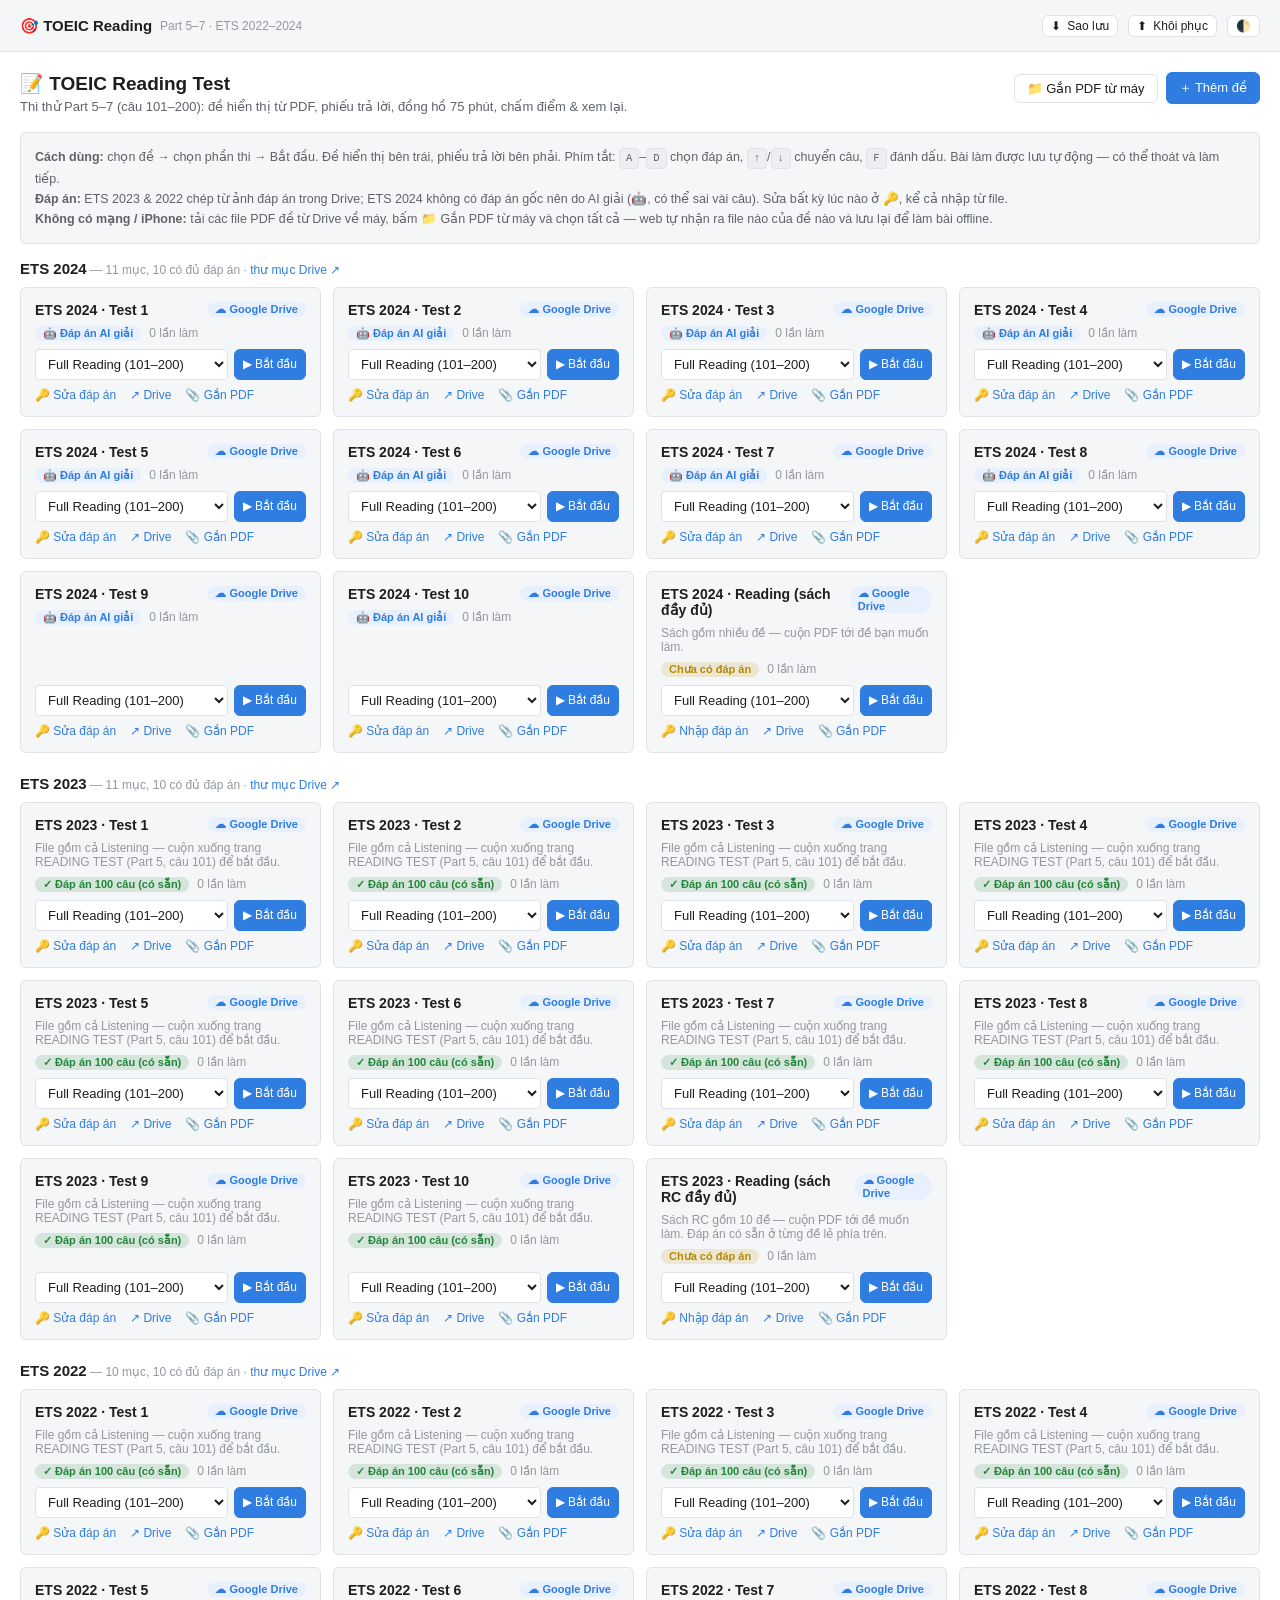
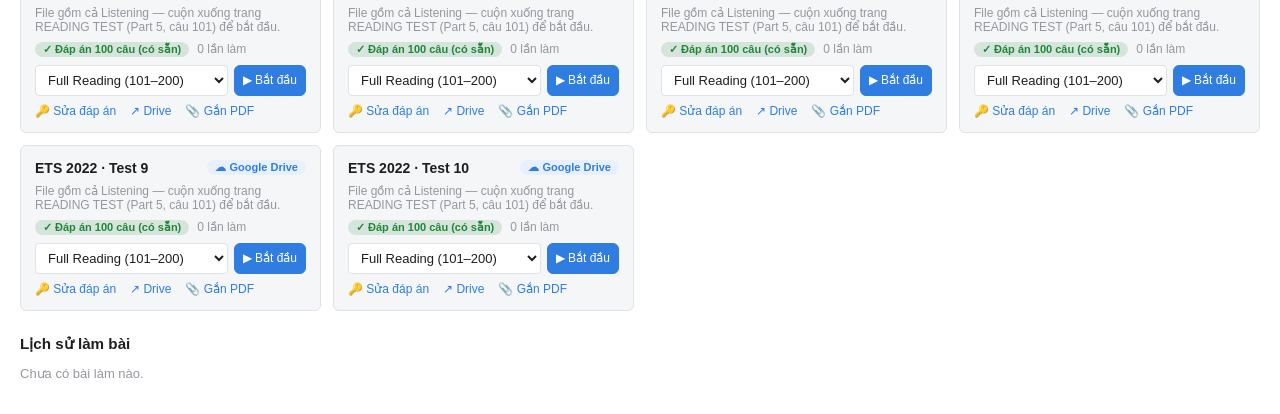
==== toeic-web/index.html @ 4f2c3c74 "TOEIC: standalone offline/iPhone site, AI-solved ETS 2024 keys - toeic-web/: self-contained site (vN" ====
<!DOCTYPE html>
<html lang="vi">
<head>
<meta charset="utf-8">
<meta name="viewport" content="width=device-width, initial-scale=1, viewport-fit=cover">
<meta name="theme-color" content="#2f7de1">
<meta name="apple-mobile-web-app-capable" content="yes">
<meta name="mobile-web-app-capable" content="yes">
<meta name="apple-mobile-web-app-status-bar-style" content="default">
<meta name="apple-mobile-web-app-title" content="TOEIC RC">
<link rel="manifest" href="manifest.webmanifest">
<link rel="apple-touch-icon" href="icons/apple-touch-icon.png">
<title>TOEIC Reading Test</title>
<meta name="description" content="Thi thử TOEIC Reading (Part 5–7) với bộ đề ETS 2022–2024: phiếu trả lời, đồng hồ, chấm điểm và xem lại.">
<link rel="icon" type="image/png" href="icons/icon-192.png">
<link rel="stylesheet" href="css/base.css">
<link rel="stylesheet" href="css/toeic.css">
</head>
<body>
<header class="topbar">
  <a class="brand" id="brand" href="#" onclick="return false;">🎯 TOEIC Reading <span class="brand-sub">Part 5–7 · ETS 2022–2024</span></a>
  <span class="spacer"></span>
  <button class="btn btn-sm" id="btn-export" title="Tải bản sao lưu đáp án & lịch sử">⬇ <span class="btn-label">Sao lưu</span></button>
  <button class="btn btn-sm" id="btn-import" title="Khôi phục từ file sao lưu">⬆ <span class="btn-label">Khôi phục</span></button>
  <input type="file" id="import-file" accept="application/json,.json" hidden>
  <button class="btn btn-sm" id="btn-theme" title="Đổi giao diện sáng/tối">🌓</button>
</header>

<main class="page">
  <section class="view active" data-view-id="toeic">
    <div id="toeic-root"></div>
  </section>
</main>

<!-- ============ TOEIC ANSWER KEY MODAL ============ -->
<div class="overlay" id="overlay-toeic-key">
  <div class="modal" style="max-width:560px;">
    <div style="padding:14px 16px; border-bottom:1px solid var(--border); font-weight:600;" id="toeic-key-title">🔑 Đáp án</div>
    <div style="padding:12px 16px; display:flex; flex-direction:column; gap:8px;">
      <p class="toeic-small toeic-muted" style="margin:0;">Dán đáp án (hoặc bấm <em>📄 Từ file</em>) theo dạng <code>101 B, 102 D, 103 A…</code> (hoặc <code>1A 2C…</code>), hoặc chỉ một chuỗi chữ cái <code>BDAC…</code> bắt đầu từ câu số:</p>
      <label class="toeic-small">Bắt đầu từ câu <input class="field-input" id="toeic-key-start" type="number" min="101" max="200" value="101" style="width:90px;"></label>
      <textarea class="qc-textarea" id="toeic-key-text" style="min-height:180px; font-family:var(--font-mono);" placeholder="101B 102D 103A …"></textarea>
      <div class="toeic-small" id="toeic-key-preview"></div>
      <a class="toeic-small toeic-link" id="toeic-key-img" target="_blank" rel="noopener" hidden>↗ Xem ảnh đáp án gốc trong Drive để đối chiếu</a>
    </div>
    <div class="modal-footer">
      <button class="btn" id="toeic-key-clear">Xoá hết</button>
      <button class="btn" id="toeic-key-file" title="Đọc đáp án từ file .txt / .csv / .json trên máy">📄 Từ file</button>
      <span class="spacer" style="flex:1"></span>
      <button class="btn" id="toeic-key-cancel">Huỷ</button>
      <button class="btn btn-primary" id="toeic-key-save">Lưu đáp án</button>
    </div>
  </div>
</div>

<!-- ============ TOEIC ADD TEST MODAL ============ -->
<div class="overlay" id="overlay-toeic-add">
  <div class="modal" style="max-width:520px;">
    <div style="padding:14px 16px; border-bottom:1px solid var(--border); font-weight:600;">＋ Thêm đề TOEIC Reading</div>
    <div style="padding:12px 16px; display:flex; flex-direction:column; gap:10px;">
      <label class="toeic-small">Tên đề<input class="field-input" id="toeic-add-name" placeholder="VD: ETS 2024 · Test 3 (sách)" style="width:100%; margin-top:4px;"></label>
      <label class="toeic-small">Link Google Drive của file PDF<input class="field-input" id="toeic-add-drive" placeholder="https://drive.google.com/file/d/…/view" style="width:100%; margin-top:4px;"></label>
      <div class="toeic-small toeic-muted" style="text-align:center;">— hoặc —</div>
      <label class="toeic-small">File PDF trên máy (lưu trong trình duyệt)<input class="field-input" id="toeic-add-file" type="file" accept="application/pdf,.pdf" style="width:100%; margin-top:4px;"></label>
    </div>
    <div class="modal-footer">
      <span class="spacer" style="flex:1"></span>
      <button class="btn" id="toeic-add-cancel">Huỷ</button>
      <button class="btn btn-primary" id="toeic-add-save">Thêm đề</button>
    </div>
  </div>
</div>


<div class="toast" id="toast"></div>

<script src="js/toeic-keys.js"></script>
<script src="js/core.js"></script>
<script src="js/pdfview.js"></script>
<script src="js/toeic.js"></script>
<script>
  // Offline cache (PWA): works when the site is served over https or localhost,
  // e.g. GitHub Pages; ignored when index.html is opened directly from disk.
  if ('serviceWorker' in navigator && (location.protocol === 'https:' || location.hostname === 'localhost' || location.hostname === '127.0.0.1')) {
    window.addEventListener('load', function () { navigator.serviceWorker.register('sw.js').catch(function () {}); });
  }
</script>
</body>
</html>
---- toeic-web/css/base.css ----
:root {
  --bg: #ffffff;
  --bg-secondary: #f5f6f8;
  --bg-tertiary: #eceef1;
  --bg-hover: #e7e9ec;
  --border: #dfe2e6;
  --text: #1e1e1e;
  --text-secondary: #5f6368;
  --text-muted: #94989e;
  --accent: #2f7de1;
  --accent-soft: #e8f0fd;
  --success: #22863a;
  --warning: #b58900;
  --danger: #d1383d;
  --shadow: 0 4px 16px rgba(0, 0, 0, 0.12);
  --topbar-h: 52px;
  --statusbar-h: 0px;
  --radius: 6px;
  --radius-sm: 4px;
  --font-ui: -apple-system, BlinkMacSystemFont, "Segoe UI", Roboto, Helvetica, Arial, sans-serif;
  --font-mono: ui-monospace, "SFMono-Regular", Consolas, "Liberation Mono", Menlo, monospace;
}

@media (prefers-color-scheme: dark) {
  :root:not([data-theme="light"]) {
    --bg: #1e1e1e; --bg-secondary: #252526; --bg-tertiary: #2d2d30; --bg-hover: #2a2d2e;
    --border: #3c3c3c; --text: #d4d4d4; --text-secondary: #a0a0a0; --text-muted: #6f6f6f;
    --accent: #4da3ff; --accent-soft: #1c3a5c; --success: #3fb950; --warning: #d29922; --danger: #f85149;
    --shadow: 0 8px 24px rgba(0, 0, 0, 0.45);
  }
}
:root[data-theme="dark"] {
  --bg: #1e1e1e; --bg-secondary: #252526; --bg-tertiary: #2d2d30; --bg-hover: #2a2d2e;
  --border: #3c3c3c; --text: #d4d4d4; --text-secondary: #a0a0a0; --text-muted: #6f6f6f;
  --accent: #4da3ff; --accent-soft: #1c3a5c; --success: #3fb950; --warning: #d29922; --danger: #f85149;
  --shadow: 0 8px 24px rgba(0, 0, 0, 0.45);
}

* { box-sizing: border-box; }
[hidden] { display: none !important; }
html, body { margin: 0; }
body {
  font-family: var(--font-ui);
  font-size: 13px;
  color: var(--text);
  background: var(--bg);
}
a { color: var(--accent); }
code { font-family: var(--font-mono); font-size: 12px; }

/* ---- top bar ---- */
.topbar {
  position: sticky; top: 0; z-index: 50;
  height: var(--topbar-h);
  display: flex; align-items: center; gap: 10px;
  padding: 0 max(20px, env(safe-area-inset-right)) 0 max(20px, env(safe-area-inset-left));
  padding-top: env(safe-area-inset-top);
  height: calc(var(--topbar-h) + env(safe-area-inset-top));
  background: var(--bg-secondary);
  border-bottom: 1px solid var(--border);
}
.brand { color: var(--text); text-decoration: none; font-weight: 700; font-size: 15px; display: flex; align-items: center; gap: 8px; }
.brand-sub { color: var(--text-muted); font-weight: 400; font-size: 12px; }
.topbar .spacer { flex: 1; }

.page { max-width: 1400px; margin: 0 auto; padding: 20px; }

/* ---- shared components ---- */
.view-header { display: flex; align-items: flex-start; justify-content: space-between; gap: 16px; margin-bottom: 18px; flex-wrap: wrap; }
.view-header h1 { margin: 0 0 4px; font-size: 19px; }
.view-header p { margin: 0; color: var(--text-secondary); }

kbd {
  display: inline-flex; align-items: center; padding: 1px 6px; border-radius: 4px;
  background: var(--bg-tertiary); border: 1px solid var(--border);
  font-family: var(--font-mono); font-size: 10.5px; color: var(--text-secondary);
}

.btn {
  display: inline-flex; align-items: center; gap: 6px; padding: 6px 12px;
  border-radius: var(--radius); border: 1px solid var(--border);
  background: var(--bg); color: var(--text); cursor: pointer;
  font: inherit; font-weight: 500; white-space: nowrap; text-decoration: none;
}
.btn:hover { background: var(--bg-hover); }
.btn-primary { background: var(--accent); border-color: var(--accent); color: #fff; }
.btn-primary:hover { background: var(--accent); filter: brightness(1.08); }
.btn-sm { padding: 3px 8px; font-size: 12px; }

.badge {
  display: inline-flex; align-items: center; padding: 1px 8px; border-radius: 999px;
  font-size: 11px; font-weight: 600; background: var(--bg-tertiary); color: var(--text-secondary);
}
.badge-success { background: rgba(34, 134, 58, 0.15); color: var(--success); }
.badge-warning { background: rgba(181, 138, 0, 0.15); color: var(--warning); }
.badge-danger  { background: rgba(209, 56, 61, 0.15); color: var(--danger); }
.badge-accent  { background: var(--accent-soft); color: var(--accent); }

.stat-row { display: grid; grid-template-columns: repeat(5, minmax(0, 1fr)); gap: 12px; margin-bottom: 20px; }
.stat-card { background: var(--bg-secondary); border: 1px solid var(--border); border-radius: var(--radius); padding: 12px 14px; }
.stat-card .stat-value { font-size: 22px; font-weight: 700; font-variant-numeric: tabular-nums; }
.stat-card .stat-label { color: var(--text-secondary); font-size: 11.5px; margin-top: 2px; }

.card { background: var(--bg-secondary); border: 1px solid var(--border); border-radius: var(--radius); padding: 14px; min-width: 0; }

.table { width: 100%; border-collapse: collapse; font-size: 12.5px; }
.table th, .table td { text-align: left; padding: 8px 10px; border-bottom: 1px solid var(--border); }
.table th { color: var(--text-secondary); font-weight: 600; font-size: 11px; text-transform: uppercase; letter-spacing: 0.02em; }
.table tr:hover td { background: var(--bg-secondary); }
.table-wrap { overflow-x: auto; }

.toolbar { display: flex; align-items: center; gap: 8px; flex-wrap: wrap; margin-bottom: 14px; }

.field-input {
  border: 1px solid var(--border); border-radius: var(--radius-sm); padding: 6px 8px;
  background: var(--bg); color: var(--text); font: inherit;
}

.overlay {
  position: fixed; inset: 0; background: rgba(0, 0, 0, 0.45);
  display: none; align-items: flex-start; justify-content: center;
  padding: 10vh 16px 0; z-index: 100;
}
.overlay.open { display: flex; }
.modal {
  width: 100%; max-width: 560px; background: var(--bg);
  border: 1px solid var(--border); border-radius: var(--radius); box-shadow: var(--shadow);
  overflow: hidden; max-height: 80vh; display: flex; flex-direction: column;
}
.modal-footer { display: flex; gap: 8px; padding: 10px 14px; border-top: 1px solid var(--border); background: var(--bg-secondary); }
.qc-textarea {
  width: 100%; min-height: 110px; border: 1px solid var(--border); border-radius: var(--radius-sm);
  padding: 10px 12px; resize: vertical; outline: none; background: var(--bg); color: var(--text);
}

.toast {
  position: fixed; bottom: 20px; left: 50%;
  transform: translateX(-50%) translateY(12px);
  background: var(--text); color: var(--bg);
  padding: 9px 16px; border-radius: var(--radius); font-size: 12.5px; box-shadow: var(--shadow);
  opacity: 0; pointer-events: none; transition: opacity 0.18s ease, transform 0.18s ease; z-index: 200;
}
.toast.show { opacity: 1; transform: translateX(-50%) translateY(0); }

@media (max-width: 768px) {
  .topbar { padding-left: max(12px, env(safe-area-inset-left)); padding-right: max(12px, env(safe-area-inset-right)); }
  .brand-sub { display: none; }
  .page { padding: 16px; }
  .stat-row { grid-template-columns: repeat(2, minmax(0, 1fr)); }
  .topbar .btn-label { display: none; }
}
---- toeic-web/css/toeic.css ----
/* TOEIC Reading Test (js/toeic.js) */

.toeic-muted { color: var(--text-muted); }
.toeic-small { font-size: 12px; }

.toeic-help { font-size: 12.5px; line-height: 1.6; color: var(--text-secondary); margin-bottom: 16px; }
.toeic-help a { color: var(--accent); }
.toeic-help kbd, .toeic-help em { font-style: normal; }

.toeic-resume {
  display: flex; align-items: center; justify-content: space-between; gap: 12px; flex-wrap: wrap;
  margin-bottom: 12px; border-left: 3px solid var(--warning);
}

.toeic-set { margin-bottom: 22px; }
.toeic-set-title { margin: 0 0 10px; font-size: 15px; }
.toeic-set-title span { font-weight: 400; }

.toeic-grid {
  display: grid;
  grid-template-columns: repeat(auto-fill, minmax(260px, 1fr));
  gap: 12px;
}
.toeic-test-card { display: flex; flex-direction: column; gap: 8px; }
.toeic-test-head { display: flex; align-items: flex-start; justify-content: space-between; gap: 8px; }
.toeic-test-name { font-weight: 600; font-size: 14px; }
.toeic-test-meta { display: flex; align-items: center; gap: 8px; flex-wrap: wrap; }
.toeic-test-actions { display: flex; gap: 6px; margin-top: auto; }
.toeic-test-actions select { flex: 1; min-width: 0; }
.toeic-test-links { display: flex; gap: 14px; font-size: 12px; }
.toeic-link { color: var(--accent); cursor: pointer; text-decoration: none; }
.toeic-link:hover { text-decoration: underline; }
.toeic-link-danger { color: var(--danger); }

/* ---- exam / review layout ---- */
.toeic-exam {
  display: flex; flex-direction: column;
  border: 1px solid var(--border); border-radius: var(--radius);
  background: var(--bg); overflow: hidden;
}
.toeic-bar {
  display: flex; align-items: center; gap: 14px; flex-wrap: wrap;
  padding: 8px 12px; border-bottom: 1px solid var(--border); background: var(--bg-secondary);
}
.toeic-bar-title { flex: 1; min-width: 160px; font-size: 13px; }
.toeic-timer {
  font-family: var(--font-mono); font-size: 18px; font-weight: 700;
  font-variant-numeric: tabular-nums; color: var(--text);
}
.toeic-timer.warn { color: var(--danger); animation: toeic-pulse 1s ease-in-out infinite; }
@keyframes toeic-pulse { 50% { opacity: 0.55; } }
.toeic-progress { font-size: 12.5px; color: var(--text-secondary); font-variant-numeric: tabular-nums; }

.toeic-body {
  display: grid;
  grid-template-columns: minmax(0, 1fr) 300px;
  height: calc(100vh - var(--topbar-h) - var(--statusbar-h) - 120px);
  min-height: 460px;
}
.toeic-pdf { position: relative; min-height: 0; overflow: hidden; background: var(--bg-tertiary); border-right: 1px solid var(--border); }
.toeic-pdf iframe { width: 100%; height: 100%; border: 0; display: block; }
.toeic-pdf-loading { padding: 24px; text-align: center; }
.toeic-pdf-open {
  position: absolute; right: 10px; bottom: 10px; font-size: 11.5px;
  background: var(--bg); color: var(--accent); border: 1px solid var(--border);
  padding: 3px 8px; border-radius: var(--radius-sm); text-decoration: none; box-shadow: var(--shadow);
}

.toeic-sheet { overflow-y: auto; padding: 4px 0 16px; }
.toeic-part-title {
  position: sticky; top: 0; z-index: 1;
  font-size: 11px; font-weight: 700; text-transform: uppercase; letter-spacing: 0.04em;
  color: var(--text-secondary); background: var(--bg); padding: 10px 12px 6px;
  border-bottom: 1px solid var(--border);
}
.toeic-q {
  display: flex; align-items: center; gap: 6px;
  padding: 4px 12px; border-left: 3px solid transparent; cursor: pointer;
}
.toeic-q:hover { background: var(--bg-hover); }
.toeic-q.current { background: var(--accent-soft); border-left-color: var(--accent); }
.toeic-q.flagged .toeic-qn { color: var(--warning); }
.toeic-qn { width: 34px; font-family: var(--font-mono); font-size: 12.5px; font-weight: 600; color: var(--text-secondary); }

.toeic-opt {
  width: 30px; height: 30px; border-radius: 50%;
  border: 1.5px solid var(--border); background: var(--bg); color: var(--text);
  font-size: 12px; font-weight: 600; cursor: pointer; padding: 0;
  transition: background 0.1s, border-color 0.1s;
}
.toeic-opt:hover:not(:disabled) { border-color: var(--accent); }
.toeic-opt.selected { background: var(--accent); border-color: var(--accent); color: #fff; }
.toeic-opt:disabled { cursor: default; }

.toeic-flag {
  margin-left: auto; border: 0; background: none; cursor: pointer;
  color: var(--text-muted); font-size: 14px; opacity: 0.45; padding: 2px 4px;
}
.toeic-q.flagged .toeic-flag { color: var(--warning); opacity: 1; }

/* review colouring */
.toeic-q.is-wrong .toeic-opt.selected { background: var(--danger); border-color: var(--danger); }
.toeic-q.is-correct .toeic-opt.selected { background: var(--success); border-color: var(--success); }
.toeic-opt.key:not(.selected) { border-color: var(--success); color: var(--success); border-width: 2px; }
.toeic-mark { margin-left: auto; font-weight: 700; width: 18px; text-align: center; color: var(--text-muted); }
.toeic-mark.ok { color: var(--success); }
.toeic-mark.bad { color: var(--danger); }

/* ---- result ---- */
.toeic-stats { grid-template-columns: repeat(auto-fit, minmax(140px, 1fr)); margin-bottom: 14px; }
.toeic-parts { display: grid; grid-template-columns: repeat(auto-fit, minmax(220px, 1fr)); gap: 12px; margin-bottom: 16px; }
.toeic-part-bar-label { display: flex; justify-content: space-between; font-size: 12px; color: var(--text-secondary); margin-bottom: 4px; }
.toeic-part-bar-label span { font-weight: 600; color: var(--text); font-variant-numeric: tabular-nums; }
.toeic-meter { height: 8px; background: var(--bg-tertiary); border-radius: 4px; overflow: hidden; }
.toeic-meter > div { height: 100%; background: var(--accent); border-radius: 4px; }
.toeic-nokey { margin-bottom: 16px; border-left: 3px solid var(--warning); }
.toeic-nokey h3 { margin: 0 0 6px; }
.toeic-nokey p { color: var(--text-secondary); margin: 0 0 12px; }

/* ---- notices ---- */
.toeic-offline { margin-bottom: 12px; border-left: 3px solid var(--warning); font-size: 12.5px; }
.toeic-ainote {
  font-size: 12.5px; margin: 0 0 14px; padding: 8px 12px; border-radius: var(--radius);
  background: var(--accent-soft); color: var(--text);
}
.toeic-pdf-loading code { font-size: 11.5px; }

/* ---- offline PDF viewer (js/pdfview.js) ---- */
.pdfv { display: flex; flex-direction: column; height: 100%; min-height: 0; }
.pdfv-bar {
  display: flex; align-items: center; gap: 4px; padding: 4px 8px;
  background: var(--bg-secondary); border-bottom: 1px solid var(--border); flex-wrap: wrap;
}
.pdfv-btn {
  min-width: 32px; height: 30px; border: 1px solid var(--border); border-radius: var(--radius-sm);
  background: var(--bg); color: var(--text); font-size: 16px; cursor: pointer; padding: 0 6px;
}
.pdfv-btn:hover { background: var(--bg-hover); }
.pdfv-sep { width: 8px; }
.pdfv-page { font-size: 12px; color: var(--text-secondary); display: inline-flex; align-items: center; gap: 4px; }
.pdfv-input {
  width: 52px; height: 28px; border: 1px solid var(--border); border-radius: var(--radius-sm);
  background: var(--bg); color: var(--text); text-align: center; font-size: 13px;
}
.pdfv-scroll { flex: 1; min-height: 0; overflow: auto; -webkit-overflow-scrolling: touch; background: var(--bg-tertiary); }
.pdfv-pages { display: flex; flex-direction: column; align-items: center; gap: 8px; padding: 8px; min-width: min-content; }
.pdfv-pageel { position: relative; background: #fff; box-shadow: 0 1px 4px rgba(0,0,0,.18); flex: none; }
.pdfv-canvas { position: absolute; inset: 0; width: 100%; height: 100%; }
.pdfv-num { position: absolute; top: 45%; left: 0; right: 0; text-align: center; color: #bbb; font-size: 22px; }
.pdfv-msg { padding: 30px 16px; text-align: center; color: var(--text-secondary); }

/* ---- phone layout: PDF full height, compact answer bar, slide-up sheet ---- */
.toeic-mbar, .toeic-sheet-head { display: none; }

@media (max-width: 900px) {
  .toeic-body { grid-template-columns: 1fr; height: auto; }
  .toeic-pdf { height: 62vh; border-right: 0; border-bottom: 1px solid var(--border); }
  .toeic-sheet { max-height: 60vh; }
  .toeic-q { gap: 8px; }
  .toeic-opt { width: 36px; height: 36px; }

  .toeic-exam.is-exam .toeic-bar { gap: 8px; padding: 6px 10px; }
  .toeic-exam.is-exam .toeic-bar-title { min-width: 0; flex-basis: 100%; white-space: nowrap; overflow: hidden; text-overflow: ellipsis; }
  .toeic-exam.is-exam .toeic-timer { font-size: 16px; }
  .toeic-exam.is-exam .toeic-pdf {
    height: calc(100vh - var(--topbar-h) - 150px - env(safe-area-inset-bottom));
    height: calc(100dvh - var(--topbar-h) - 150px - env(safe-area-inset-bottom));
    border-bottom: 0;
  }
  .toeic-exam.is-exam .toeic-sheet {
    position: fixed; left: 0; right: 0; bottom: 0; z-index: 60;
    max-height: 72vh; max-height: 72dvh;
    background: var(--bg); border-top: 1px solid var(--border);
    border-radius: 14px 14px 0 0; box-shadow: 0 -8px 24px rgba(0,0,0,.25);
    padding-bottom: calc(64px + env(safe-area-inset-bottom));
    transform: translateY(105%); transition: transform .22s ease;
  }
  .toeic-exam.is-exam.sheet-open .toeic-sheet { transform: none; }
  .toeic-exam.is-exam .toeic-sheet-head {
    display: flex; align-items: center; justify-content: space-between;
    position: sticky; top: 0; z-index: 2; padding: 10px 12px; background: var(--bg);
    border-bottom: 1px solid var(--border);
  }
  .toeic-exam.is-exam .toeic-part-title { top: 49px; }

  .toeic-mbar {
    display: flex; align-items: center; gap: 6px; justify-content: center;
    position: fixed; left: 0; right: 0; bottom: 0; z-index: 70;
    padding: 8px 8px calc(8px + env(safe-area-inset-bottom));
    background: var(--bg-secondary); border-top: 1px solid var(--border);
    box-shadow: 0 -2px 10px rgba(0,0,0,.08);
  }
  .toeic-mq { min-width: 34px; text-align: center; font-family: var(--font-mono); font-weight: 700; font-size: 14px; }
  .toeic-mopt, .toeic-mbtn {
    height: 42px; border-radius: 21px; border: 1.5px solid var(--border);
    background: var(--bg); color: var(--text); font-weight: 700; font-size: 15px; cursor: pointer;
    touch-action: manipulation; -webkit-tap-highlight-color: transparent;
  }
  .toeic-mopt { width: 42px; }
  .toeic-mbtn { min-width: 34px; padding: 0 8px; font-size: 18px; border-radius: 10px; }
  .toeic-mopt.selected { background: var(--accent); border-color: var(--accent); color: #fff; }
  .toeic-mflag.on { color: var(--warning); border-color: var(--warning); }
  .toeic-msheet { font-size: 16px; }
  .page:has(.toeic-exam.is-exam) { padding-bottom: calc(70px + env(safe-area-inset-bottom)); }
}

@media (max-width: 380px) {
  .toeic-mopt { width: 38px; height: 38px; }
  .toeic-mbtn { min-width: 30px; height: 38px; padding: 0 5px; }
}
.table-wrap { overflow-x: auto; }
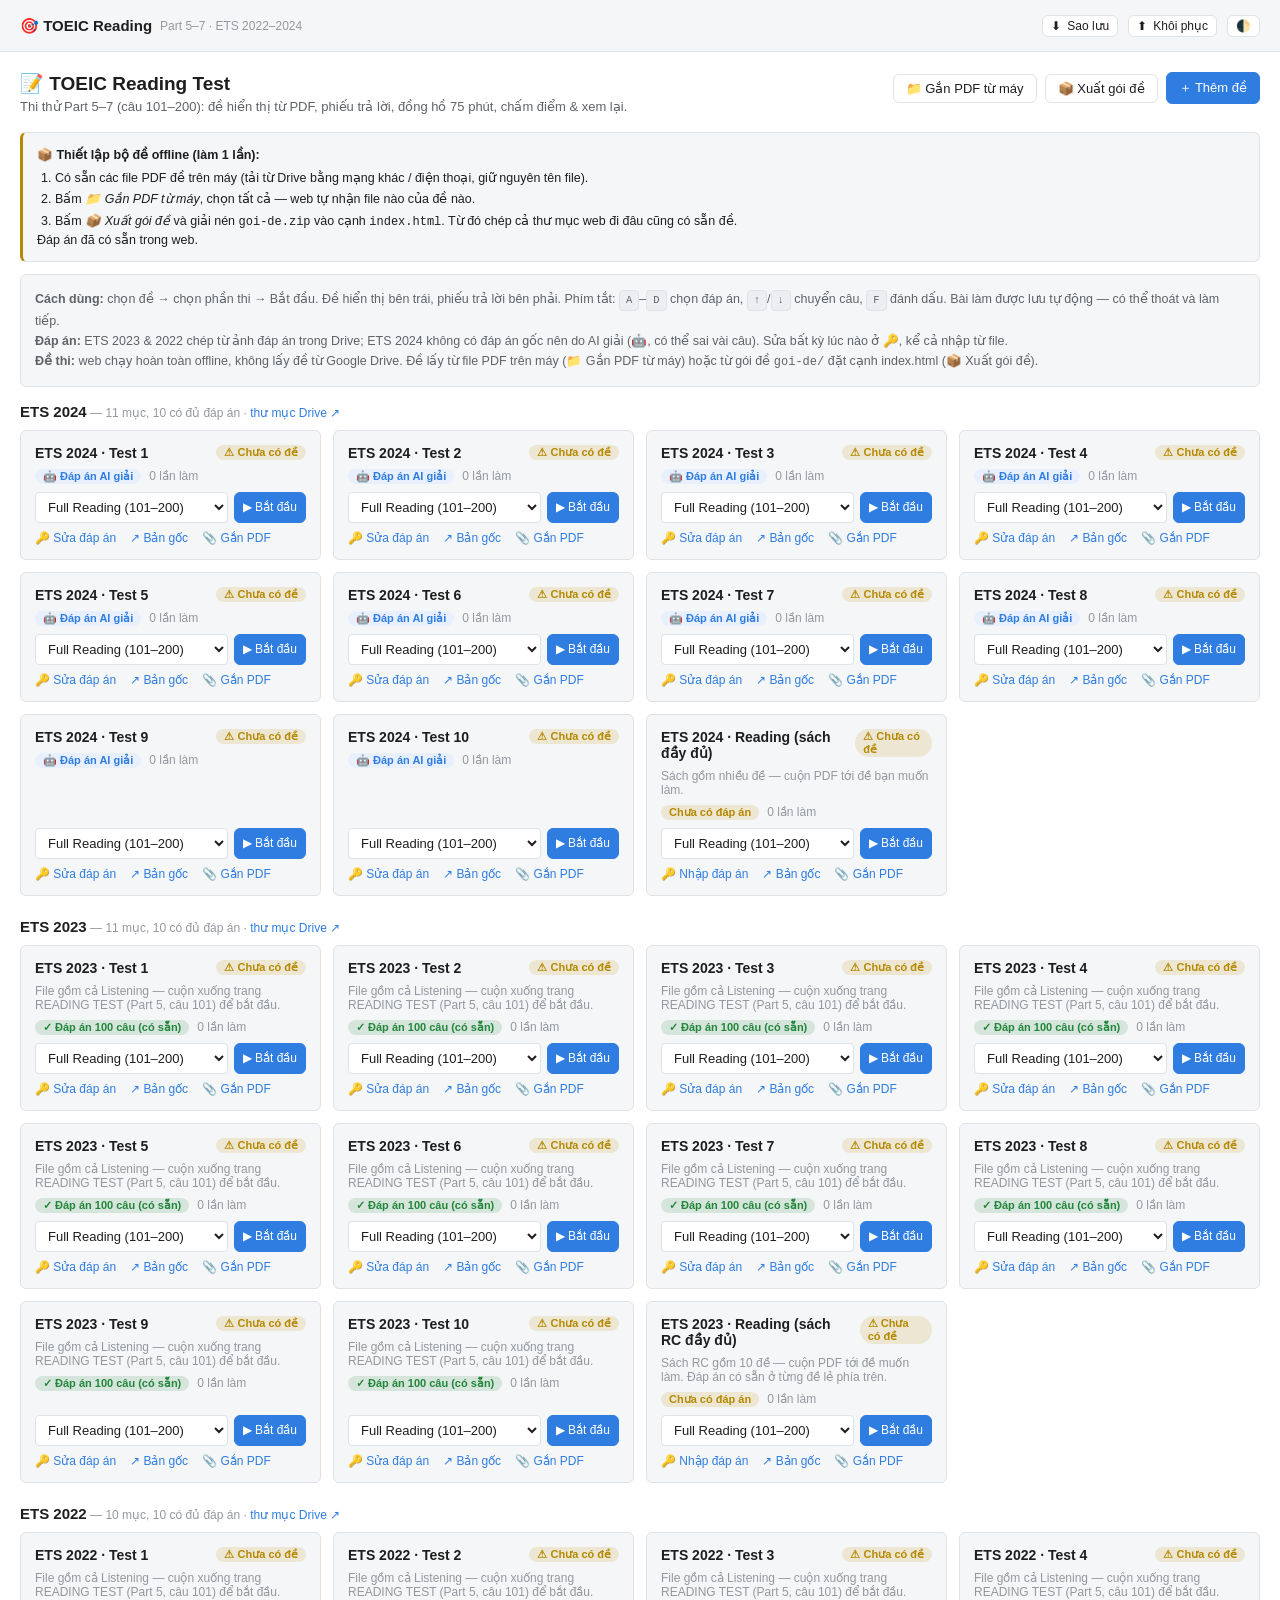
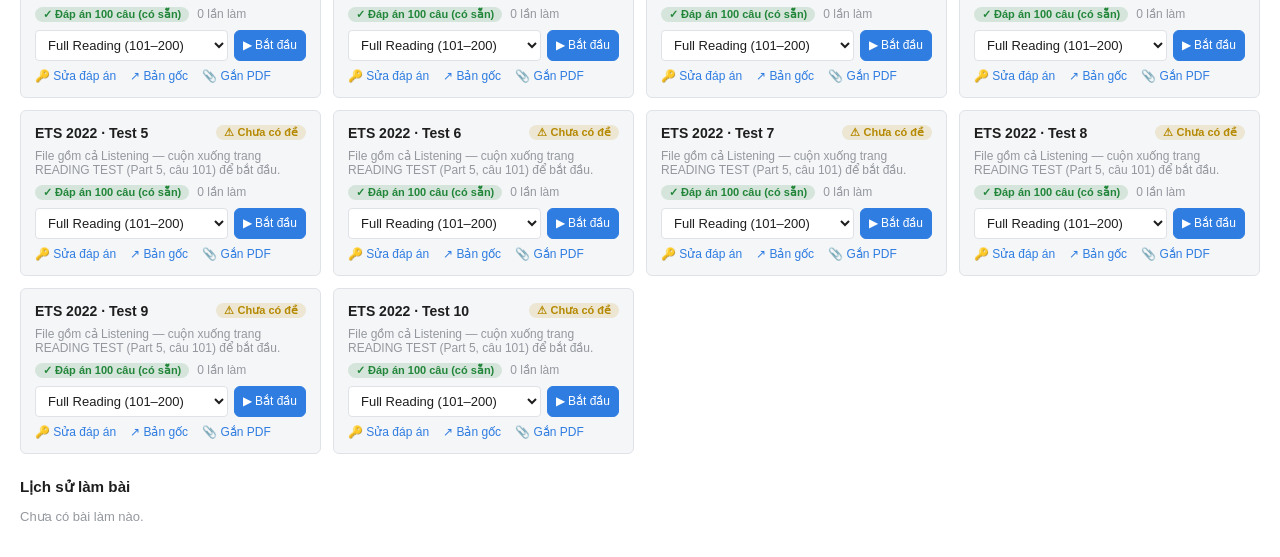
==== commit 13aaa1ca: "TOEIC web: local-first offline test bank, no Google Drive by default Tests are shown only from PDFs " ====
--- a/toeic-web/index.html
+++ b/toeic-web/index.html
@@ -75,6 +75,8 @@
 <div class="toast" id="toast"></div>
 
 <script src="js/toeic-keys.js"></script>
+<!-- Optional offline test pack: folder goi-de/ next to this file (created with "📦 Xuất gói đề"). -->
+<script src="goi-de/index.js" onerror="this.remove()"></script>
 <script src="js/core.js"></script>
 <script src="js/pdfview.js"></script>
 <script src="js/toeic.js"></script>
--- a/toeic-web/css/toeic.css
+++ b/toeic-web/css/toeic.css
@@ -60,6 +60,8 @@
 .toeic-pdf { position: relative; min-height: 0; overflow: hidden; background: var(--bg-tertiary); border-right: 1px solid var(--border); }
 .toeic-pdf iframe { width: 100%; height: 100%; border: 0; display: block; }
 .toeic-pdf-loading { padding: 24px; text-align: center; }
+.toeic-pdf-tools { position: absolute; right: 10px; bottom: 10px; display: flex; gap: 6px; }
+.toeic-pdf-tools .toeic-pdf-open { position: static; cursor: pointer; font: inherit; font-size: 11.5px; }
 .toeic-pdf-open {
   position: absolute; right: 10px; bottom: 10px; font-size: 11.5px;
   background: var(--bg); color: var(--accent); border: 1px solid var(--border);
@@ -162,11 +164,18 @@
   .toeic-exam.is-exam .toeic-bar { gap: 8px; padding: 6px 10px; }
   .toeic-exam.is-exam .toeic-bar-title { min-width: 0; flex-basis: 100%; white-space: nowrap; overflow: hidden; text-overflow: ellipsis; }
   .toeic-exam.is-exam .toeic-timer { font-size: 16px; }
-  .toeic-exam.is-exam .toeic-pdf {
-    height: calc(100vh - var(--topbar-h) - 150px - env(safe-area-inset-bottom));
-    height: calc(100dvh - var(--topbar-h) - 150px - env(safe-area-inset-bottom));
-    border-bottom: 0;
-  }
+  /* While answering, the exam fills the screen between the top bar and the answer bar,
+     so the PDF gets every remaining pixel on any phone size or orientation. */
+  .toeic-exam.is-exam {
+    position: fixed; z-index: 40; left: 0; right: 0;
+    top: calc(var(--topbar-h) + env(safe-area-inset-top));
+    bottom: calc(var(--mbar-h) + env(safe-area-inset-bottom));
+    display: flex; flex-direction: column;
+    border: 0; border-radius: 0;
+    padding-left: env(safe-area-inset-left); padding-right: env(safe-area-inset-right);
+  }
+  .toeic-exam.is-exam .toeic-body { flex: 1; min-height: 0; height: auto; display: flex; flex-direction: column; }
+  .toeic-exam.is-exam .toeic-pdf { flex: 1; height: auto; border-bottom: 0; }
   .toeic-exam.is-exam .toeic-sheet {
     position: fixed; left: 0; right: 0; bottom: 0; z-index: 60;
     max-height: 72vh; max-height: 72dvh;
@@ -185,8 +194,9 @@
 
   .toeic-mbar {
     display: flex; align-items: center; gap: 6px; justify-content: center;
+    height: calc(var(--mbar-h) + env(safe-area-inset-bottom)); box-sizing: border-box;
     position: fixed; left: 0; right: 0; bottom: 0; z-index: 70;
-    padding: 8px 8px calc(8px + env(safe-area-inset-bottom));
+    padding: 0 max(8px, env(safe-area-inset-right)) env(safe-area-inset-bottom) max(8px, env(safe-area-inset-left));
     background: var(--bg-secondary); border-top: 1px solid var(--border);
     box-shadow: 0 -2px 10px rgba(0,0,0,.08);
   }
@@ -201,7 +211,24 @@
   .toeic-mopt.selected { background: var(--accent); border-color: var(--accent); color: #fff; }
   .toeic-mflag.on { color: var(--warning); border-color: var(--warning); }
   .toeic-msheet { font-size: 16px; }
-  .page:has(.toeic-exam.is-exam) { padding-bottom: calc(70px + env(safe-area-inset-bottom)); }
+  body:has(.toeic-exam.is-exam) { overflow: hidden; }
+}
+
+:root { --mbar-h: 58px; }
+
+/* Phone held sideways: drop the site header and squeeze the exam bar into one line. */
+@media (max-width: 900px) and (max-height: 500px) {
+  body:has(.toeic-exam.is-exam) .topbar { display: none; }
+  .toeic-exam.is-exam { top: env(safe-area-inset-top); }
+  :root { --mbar-h: 50px; }
+  .toeic-exam.is-exam .toeic-bar { flex-wrap: nowrap; padding: 4px 10px; }
+  .toeic-exam.is-exam .toeic-bar-title { flex-basis: auto; flex: 1; font-size: 12px; }
+  .toeic-exam.is-exam .toeic-bar .btn { padding: 2px 8px; }
+  .toeic-mopt, .toeic-mbtn { height: 38px; }
+  .toeic-mopt { width: 46px; }
+  .toeic-exam.is-exam .toeic-sheet { max-height: 85vh; max-height: 85dvh; }
+  .pdfv-bar { padding: 2px 6px; }
+  .pdfv-btn { height: 26px; }
 }
 
 @media (max-width: 380px) {
